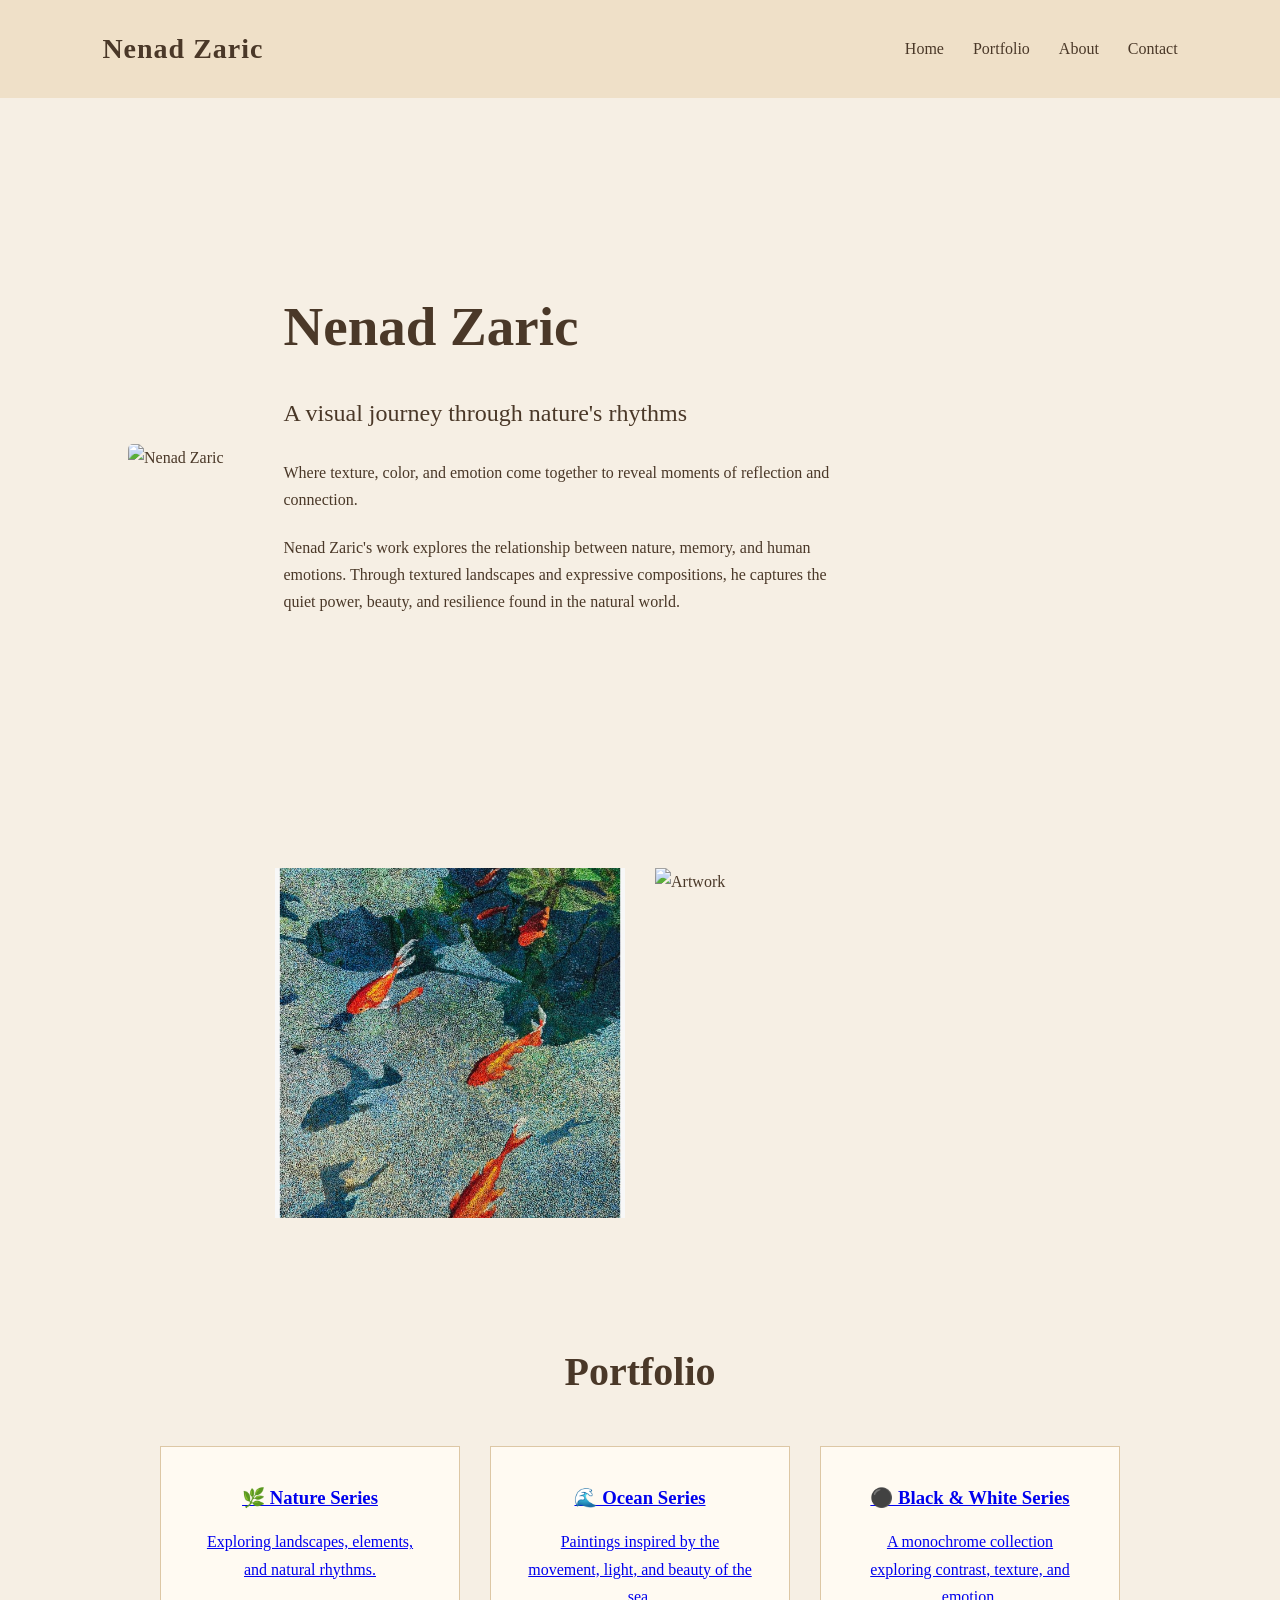
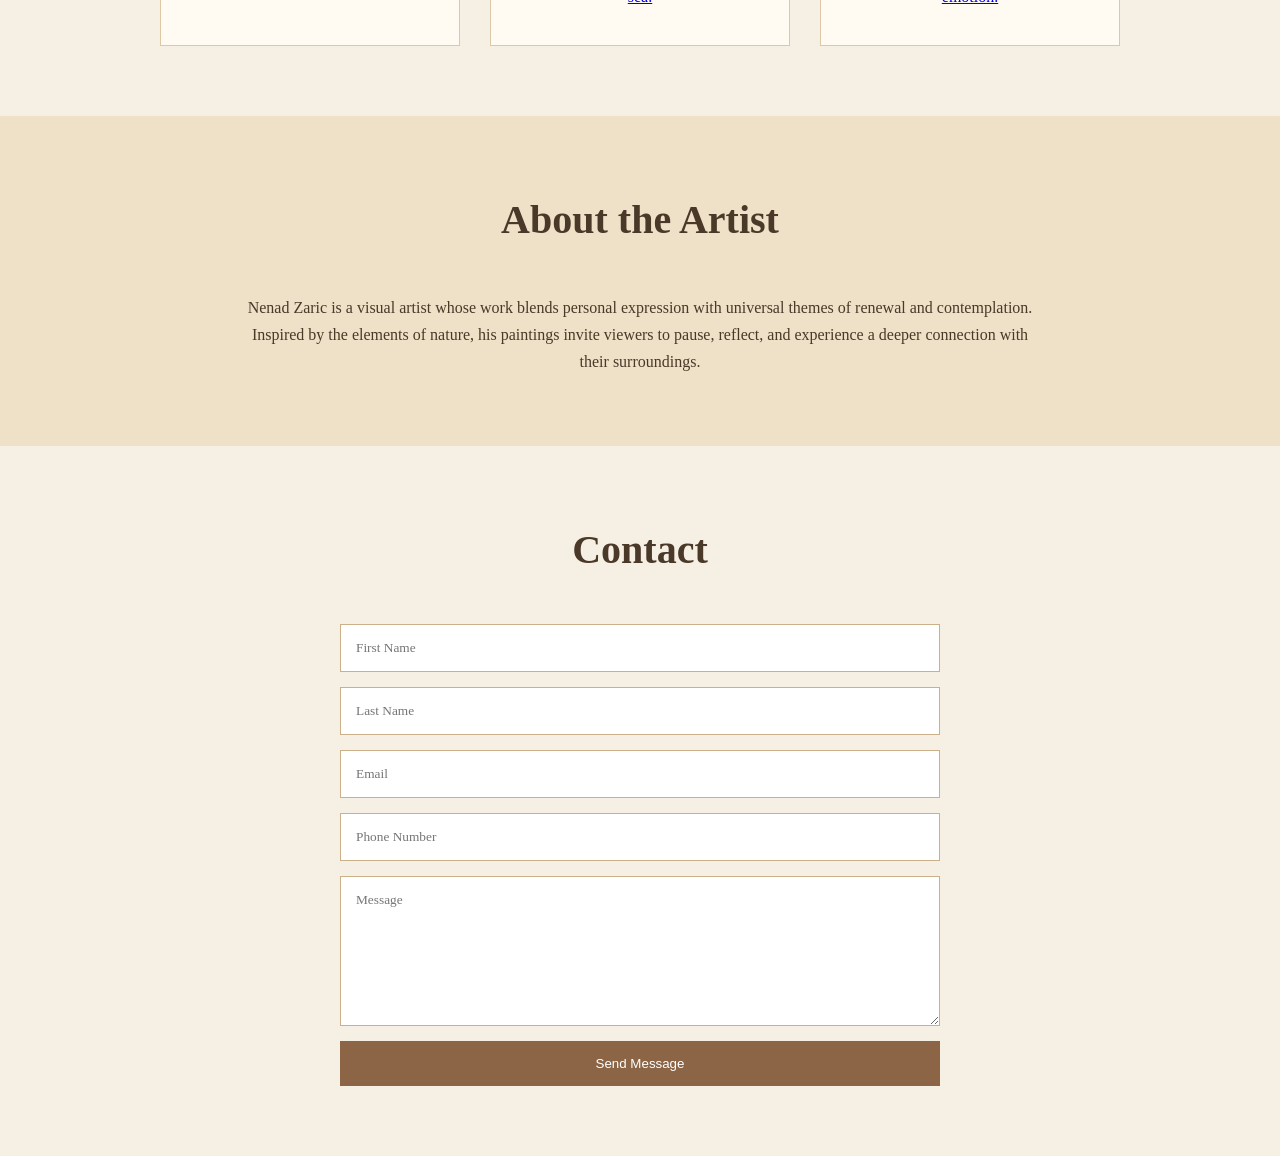
==== index.html @ 905ab552 "Update index.html" ====
<!DOCTYPE html>
<html lang="en">
<head>
    <meta charset="UTF-8">
    <meta name="viewport" content="width=device-width, initial-scale=1.0">
    <title>Nenad Zaric | Artist</title>
    <link rel="stylesheet" href="style.css">
</head>

<body>

<header>
    <nav>
        <h2>Nenad Zaric</h2>
        <div>
            <a href="#home">Home</a>
            <a href="#portfolio">Portfolio</a>
            <a href="#about">About</a>
            <a href="#contact">Contact</a>
        </div>
    </nav>
</header>


<section id="home" class="hero">

    <div class="artist-image">
        <img src="artist.jpg" alt="Nenad Zaric">
    </div>

    <div class="hero-text">
        <h1>Nenad Zaric</h1>
        <h3>A visual journey through nature's rhythms</h3>

        <p>
        Where texture, color, and emotion come together to reveal 
        moments of reflection and connection.
        </p>

        <p>
        Nenad Zaric's work explores the relationship between nature, 
        memory, and human emotions. Through textured landscapes and 
        expressive compositions, he captures the quiet power, beauty, 
        and resilience found in the natural world.
        </p>
    </div>

</section>


<section class="featured">
    <img src="painting1.jpg" alt="Artwork">
    <img src="painting2.jpg" alt="Artwork">
</section>


<section id="portfolio">

<h2>Portfolio</h2>

<div class="projects">

<a href="nature-series.html" class="card">
    <h3>🌿 Nature Series</h3>
    <p>Exploring landscapes, elements, and natural rhythms.</p>
</a>

<a href="ocean-series.html" class="card">
    <h3>🌊 Ocean Series</h3>
    <p>Paintings inspired by the movement, light, and beauty of the sea.</p>
</a>

<a href="black-white-series.html" class="card">
    <h3>⚫ Black & White Series</h3>
    <p>A monochrome collection exploring contrast, texture, and emotion.</p>
</a>

</div>

</section>

<section id="about">

<h2>About the Artist</h2>

<p>
Nenad Zaric is a visual artist whose work blends personal expression 
with universal themes of renewal and contemplation. Inspired by the 
elements of nature, his paintings invite viewers to pause, reflect, 
and experience a deeper connection with their surroundings.
</p>

</section>


<section id="contact">

<h2>Contact</h2>

<form>

<input type="text" placeholder="First Name">

<input type="text" placeholder="Last Name">

<input type="email" placeholder="Email">

<input type="text" placeholder="Phone Number">

<textarea placeholder="Message"></textarea>

<button>Send Message</button>

</form>

</section>


</body>
</html>
---- style.css ----
* {
    margin: 0;
    padding: 0;
    box-sizing: border-box;
}

body {
    font-family: "Georgia", serif;
    background-color: #f6efe4;
    color: #4a3828;
    line-height: 1.7;
}

header {
    background-color: #efe0c8;
    padding: 25px 8%;
}

nav {
    display: flex;
    justify-content: space-between;
    align-items: center;
}

nav h2 {
    font-size: 28px;
    letter-spacing: 1px;
}

nav a {
    text-decoration: none;
    color: #4a3828;
    margin-left: 25px;
    font-size: 16px;
}

nav a:hover {
    color: #9b7653;
}


.hero {
    display: flex;
    align-items: center;
    gap: 60px;
    padding: 80px 10%;
    min-height: 80vh;
}

.artist-image img {
    width: 380px;
    height: 500px;
    object-fit: cover;
    border-radius: 5px;
}

.hero-text {
    max-width: 550px;
}

.hero-text h1 {
    font-size: 55px;
    margin-bottom: 20px;
}

.hero-text h3 {
    font-size: 24px;
    font-weight: normal;
    margin-bottom: 25px;
}

.hero-text p {
    margin-bottom: 20px;
}


.featured {
    display: flex;
    justify-content: center;
    gap: 30px;
    padding: 50px 10%;
}

.featured img {
    width: 350px;
    height: 350px;
    object-fit: cover;
}


section {
    padding: 70px 10%;
}


section h2 {
    text-align: center;
    font-size: 40px;
    margin-bottom: 40px;
}


.projects {
    display: flex;
    gap: 30px;
    justify-content: center;
}


.card {
    background-color: #fffaf2;
    padding: 35px;
    width: 300px;
    text-align: center;
    border: 1px solid #ddc7a5;
}


.card h3 {
    margin-bottom: 15px;
}


#about {
    background-color: #efe0c8;
}


#about p {
    max-width: 800px;
    margin: auto;
    text-align: center;
}


form {
    max-width: 600px;
    margin: auto;
    display: flex;
    flex-direction: column;
    gap: 15px;
}


input, textarea {
    padding: 15px;
    border: 1px solid #cbb08a;
    font-family: inherit;
}


textarea {
    height: 150px;
}


button {
    background-color: #8b6545;
    color: white;
    padding: 15px;
    border: none;
    cursor: pointer;
}


button:hover {
    background-color: #6e4d34;
}


@media (max-width: 900px) {

    .hero {
        flex-direction: column;
        text-align: center;
    }

    nav {
        flex-direction: column;
        gap: 20px;
    }

    .projects,
    .featured {
        flex-direction: column;
        align-items: center;
    }

    .artist-image img {
        width: 90%;
    }
}
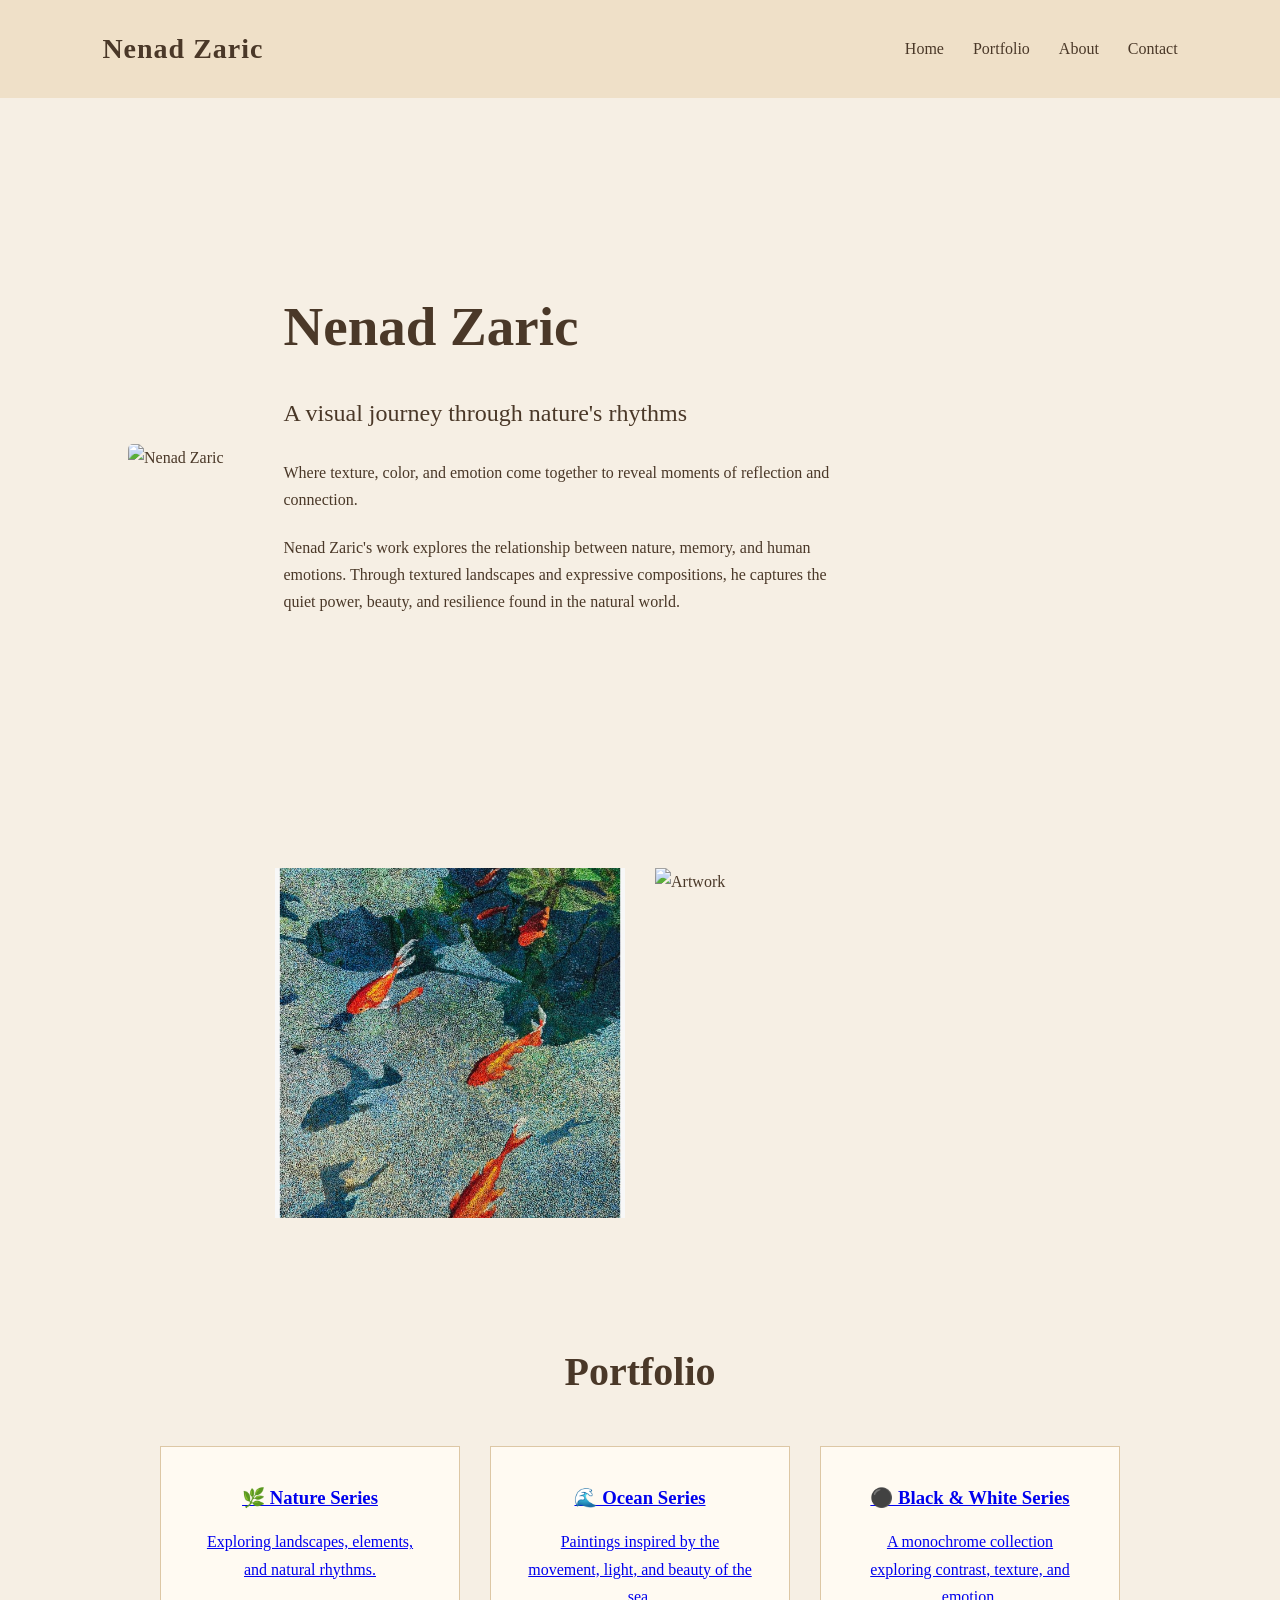
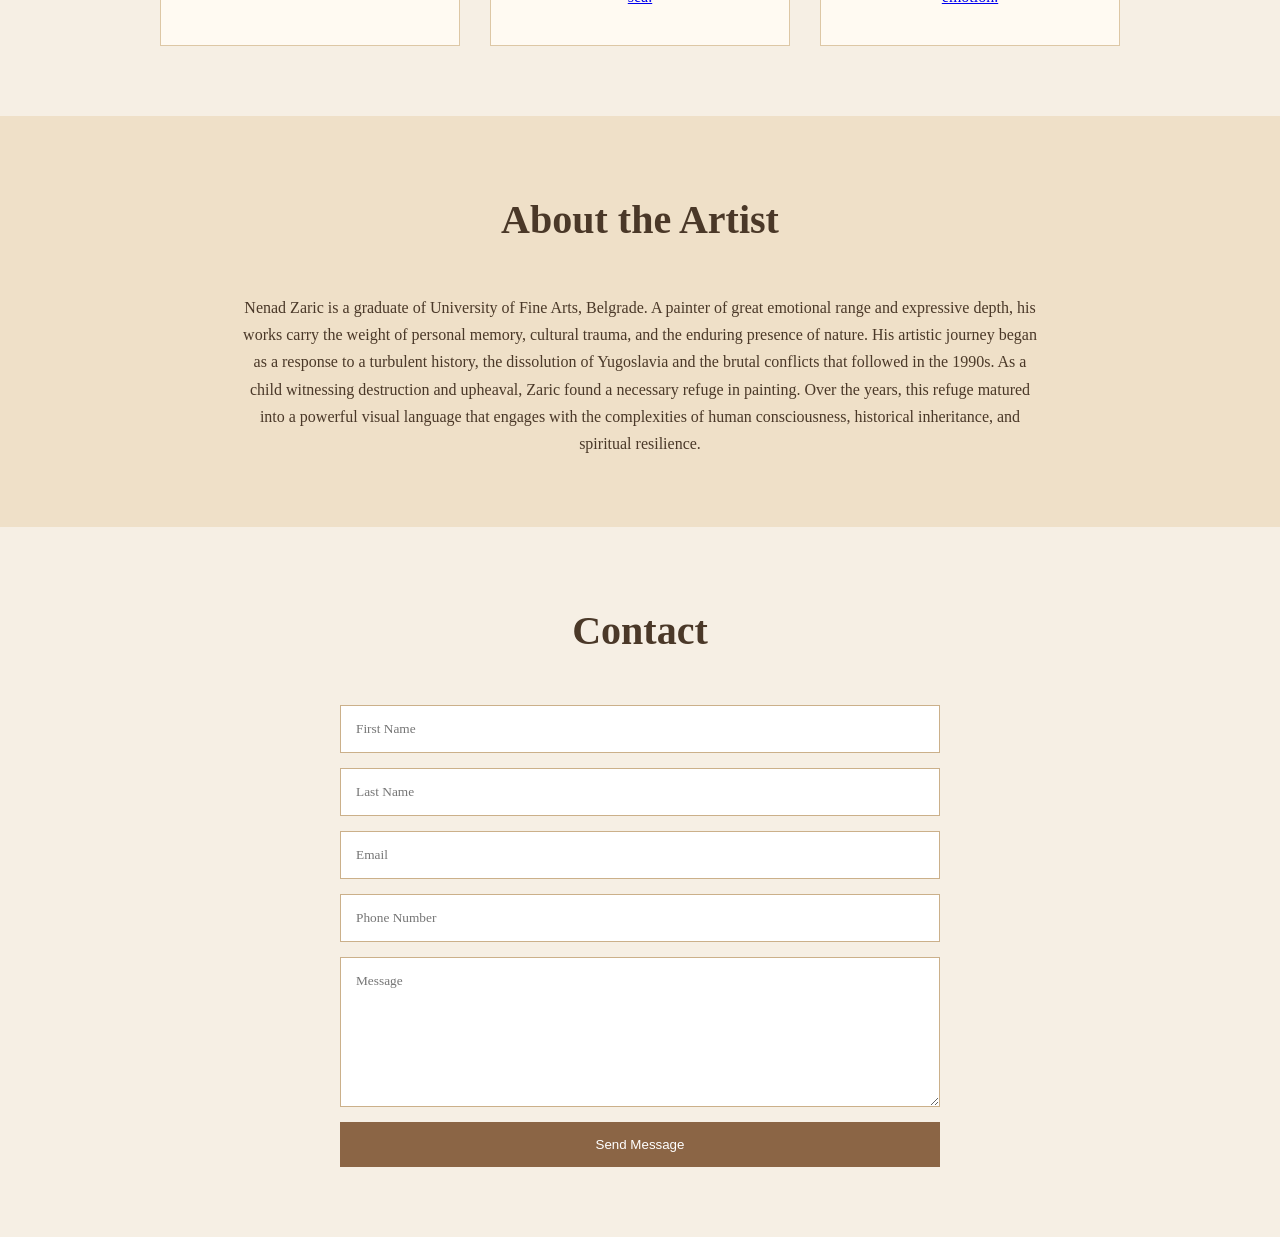
==== commit 6228f35b: "Update index.html" ====
--- a/index.html
+++ b/index.html
@@ -84,10 +84,7 @@
 <h2>About the Artist</h2>
 
 <p>
-Nenad Zaric is a visual artist whose work blends personal expression 
-with universal themes of renewal and contemplation. Inspired by the 
-elements of nature, his paintings invite viewers to pause, reflect, 
-and experience a deeper connection with their surroundings.
+Nenad Zaric is a graduate of University of Fine Arts, Belgrade. A painter of great emotional range and expressive depth, his works carry the weight of personal memory, cultural trauma, and the enduring presence of nature. His artistic journey began as a response to a turbulent history, the dissolution of Yugoslavia and the brutal conflicts that followed in the 1990s. As a child witnessing destruction and upheaval, Zaric found a necessary refuge in painting. Over the years, this refuge matured into a powerful visual language that engages with the complexities of human consciousness, historical inheritance, and spiritual resilience.
 </p>
 
 </section>
@@ -97,19 +94,20 @@
 
 <h2>Contact</h2>
 
-<form>
+<form action="https://formspree.io/f/xkodovlo" method="POST">
+<form action="YOUR_FORM_URL" method="POST">
 
-<input type="text" placeholder="First Name">
+<input type="text" name="first_name" placeholder="First Name" required>
 
-<input type="text" placeholder="Last Name">
+<input type="text" name="last_name" placeholder="Last Name" required>
 
-<input type="email" placeholder="Email">
+<input type="email" name="email" placeholder="Email" required>
 
-<input type="text" placeholder="Phone Number">
+<input type="text" name="phone" placeholder="Phone Number">
 
-<textarea placeholder="Message"></textarea>
+<textarea name="message" placeholder="Message" required></textarea>
 
-<button>Send Message</button>
+<button type="submit">Send Message</button>
 
 </form>
 
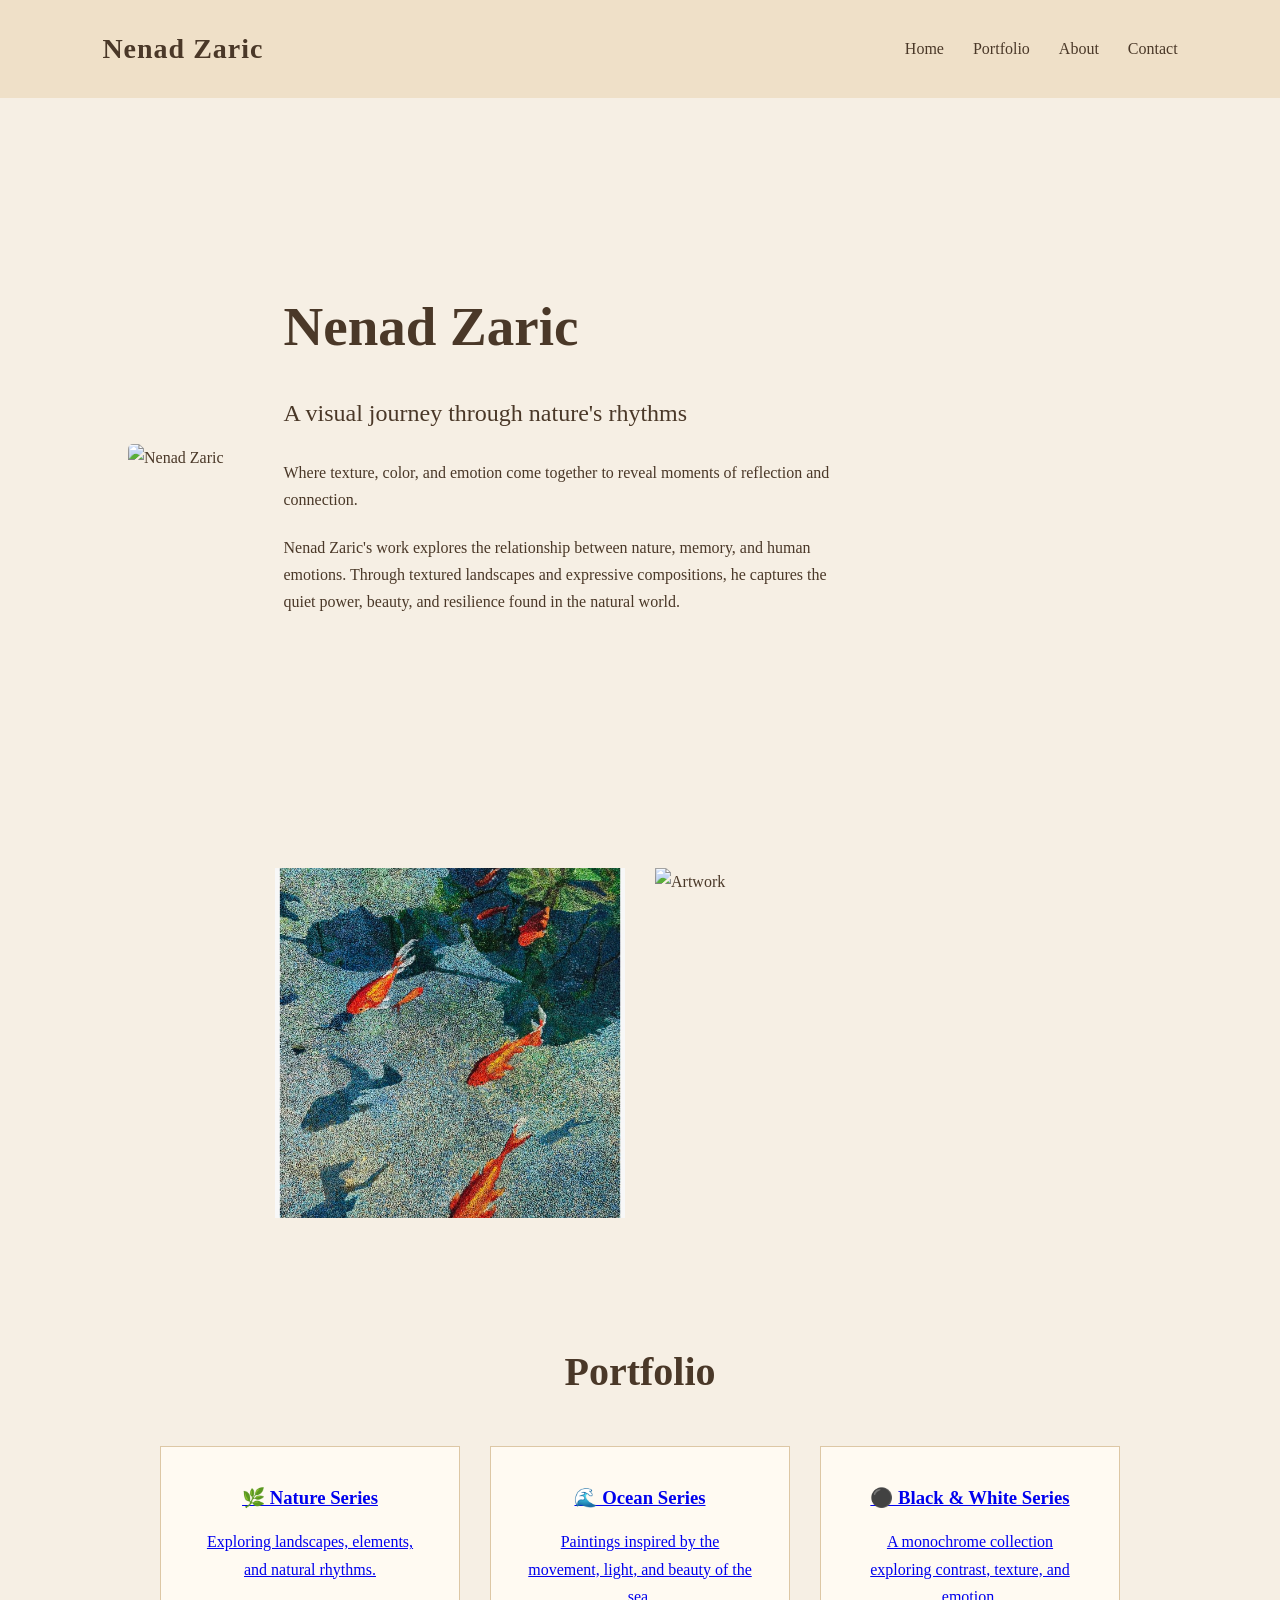
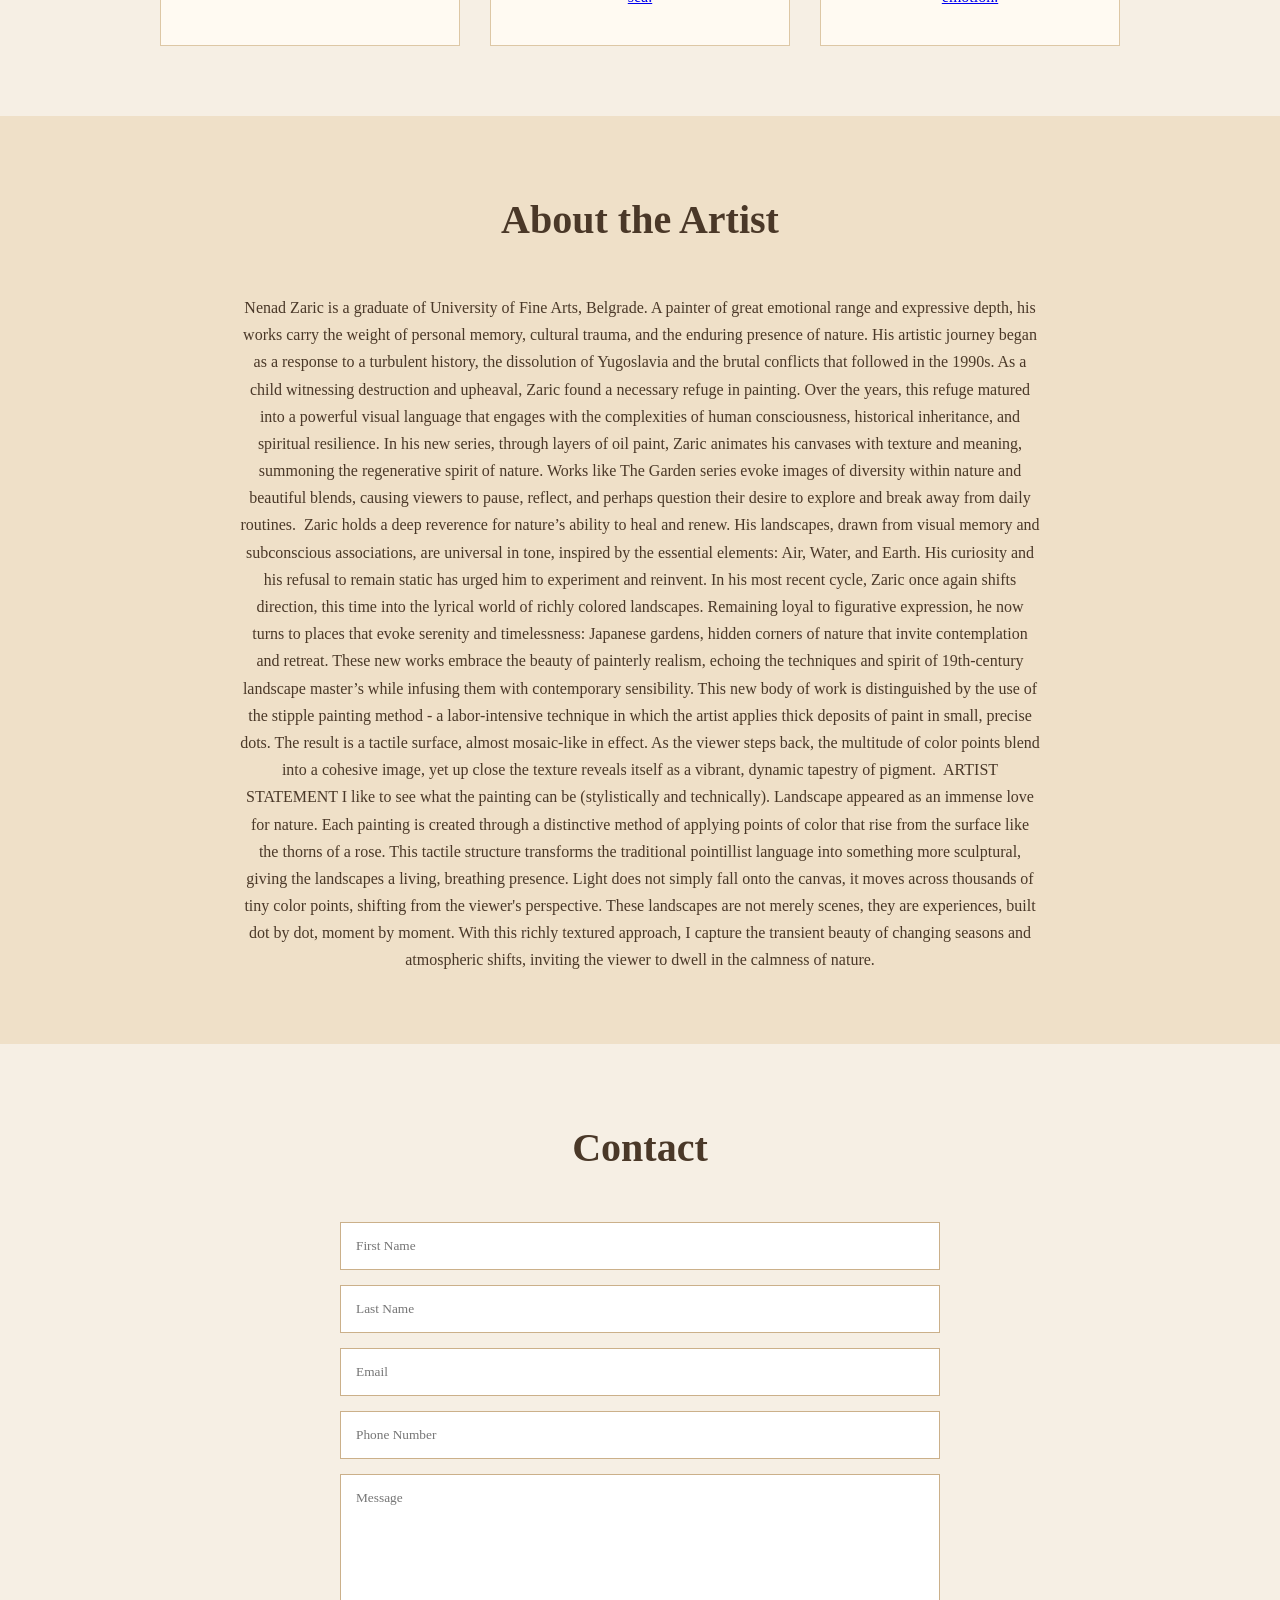
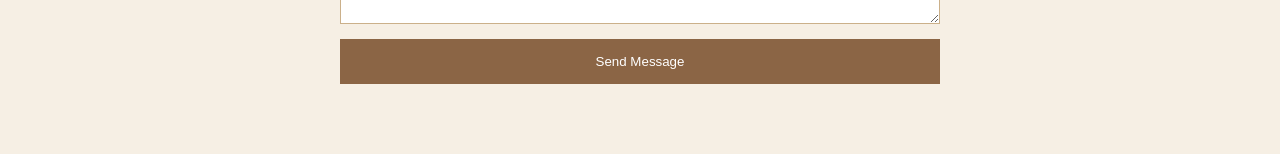
==== commit 7079b973: "Update index.html" ====
--- a/index.html
+++ b/index.html
@@ -85,6 +85,30 @@
 
 <p>
 Nenad Zaric is a graduate of University of Fine Arts, Belgrade. A painter of great emotional range and expressive depth, his works carry the weight of personal memory, cultural trauma, and the enduring presence of nature. His artistic journey began as a response to a turbulent history, the dissolution of Yugoslavia and the brutal conflicts that followed in the 1990s. As a child witnessing destruction and upheaval, Zaric found a necessary refuge in painting. Over the years, this refuge matured into a powerful visual language that engages with the complexities of human consciousness, historical inheritance, and spiritual resilience.
+
+
+
+In his new series, through layers of oil paint, Zaric animates his canvases with texture and meaning, summoning the regenerative spirit of nature. Works like The Garden series evoke images of diversity within nature and beautiful blends, causing viewers to pause, reflect, and perhaps question their desire to explore and break away from daily routines. 
+
+
+
+Zaric holds a deep reverence for nature’s ability to heal and renew. His landscapes, drawn from visual memory and subconscious associations, are universal in tone, inspired by the essential elements: Air, Water, and Earth.
+
+
+
+His curiosity and his refusal to remain static has urged him to experiment and reinvent. In his most recent cycle, Zaric once again shifts direction, this time into the lyrical world of richly colored landscapes. Remaining loyal to figurative expression, he now turns to places that evoke serenity and timelessness: Japanese gardens, hidden corners of nature that invite contemplation and retreat. These new works embrace the beauty of painterly realism, echoing the techniques and spirit of 19th-century landscape master’s while infusing them with contemporary sensibility.
+
+
+
+This new body of work is distinguished by the use of the stipple painting method - a labor-intensive technique in which the artist applies thick deposits of paint in small, precise dots. The result is a tactile surface, almost mosaic-like in effect. As the viewer steps back, the multitude of color points blend into a cohesive image, yet up close the texture reveals itself as a vibrant, dynamic tapestry of pigment. 
+
+
+
+ARTIST STATEMENT
+
+
+
+I like to see what the painting can be (stylistically and technically). Landscape appeared as an immense love for nature. Each painting is created through a distinctive method of applying points of color that rise from the surface like the thorns of a rose. This tactile structure transforms the traditional pointillist language into something more sculptural, giving the landscapes a living, breathing presence. Light does not simply fall onto the canvas, it moves across thousands of tiny color points, shifting from the viewer's perspective. These landscapes are not merely scenes, they are experiences, built dot by dot, moment by moment. With this richly textured approach, I capture the transient beauty of changing seasons and atmospheric shifts, inviting the viewer to dwell in the calmness of nature.
 </p>
 
 </section>
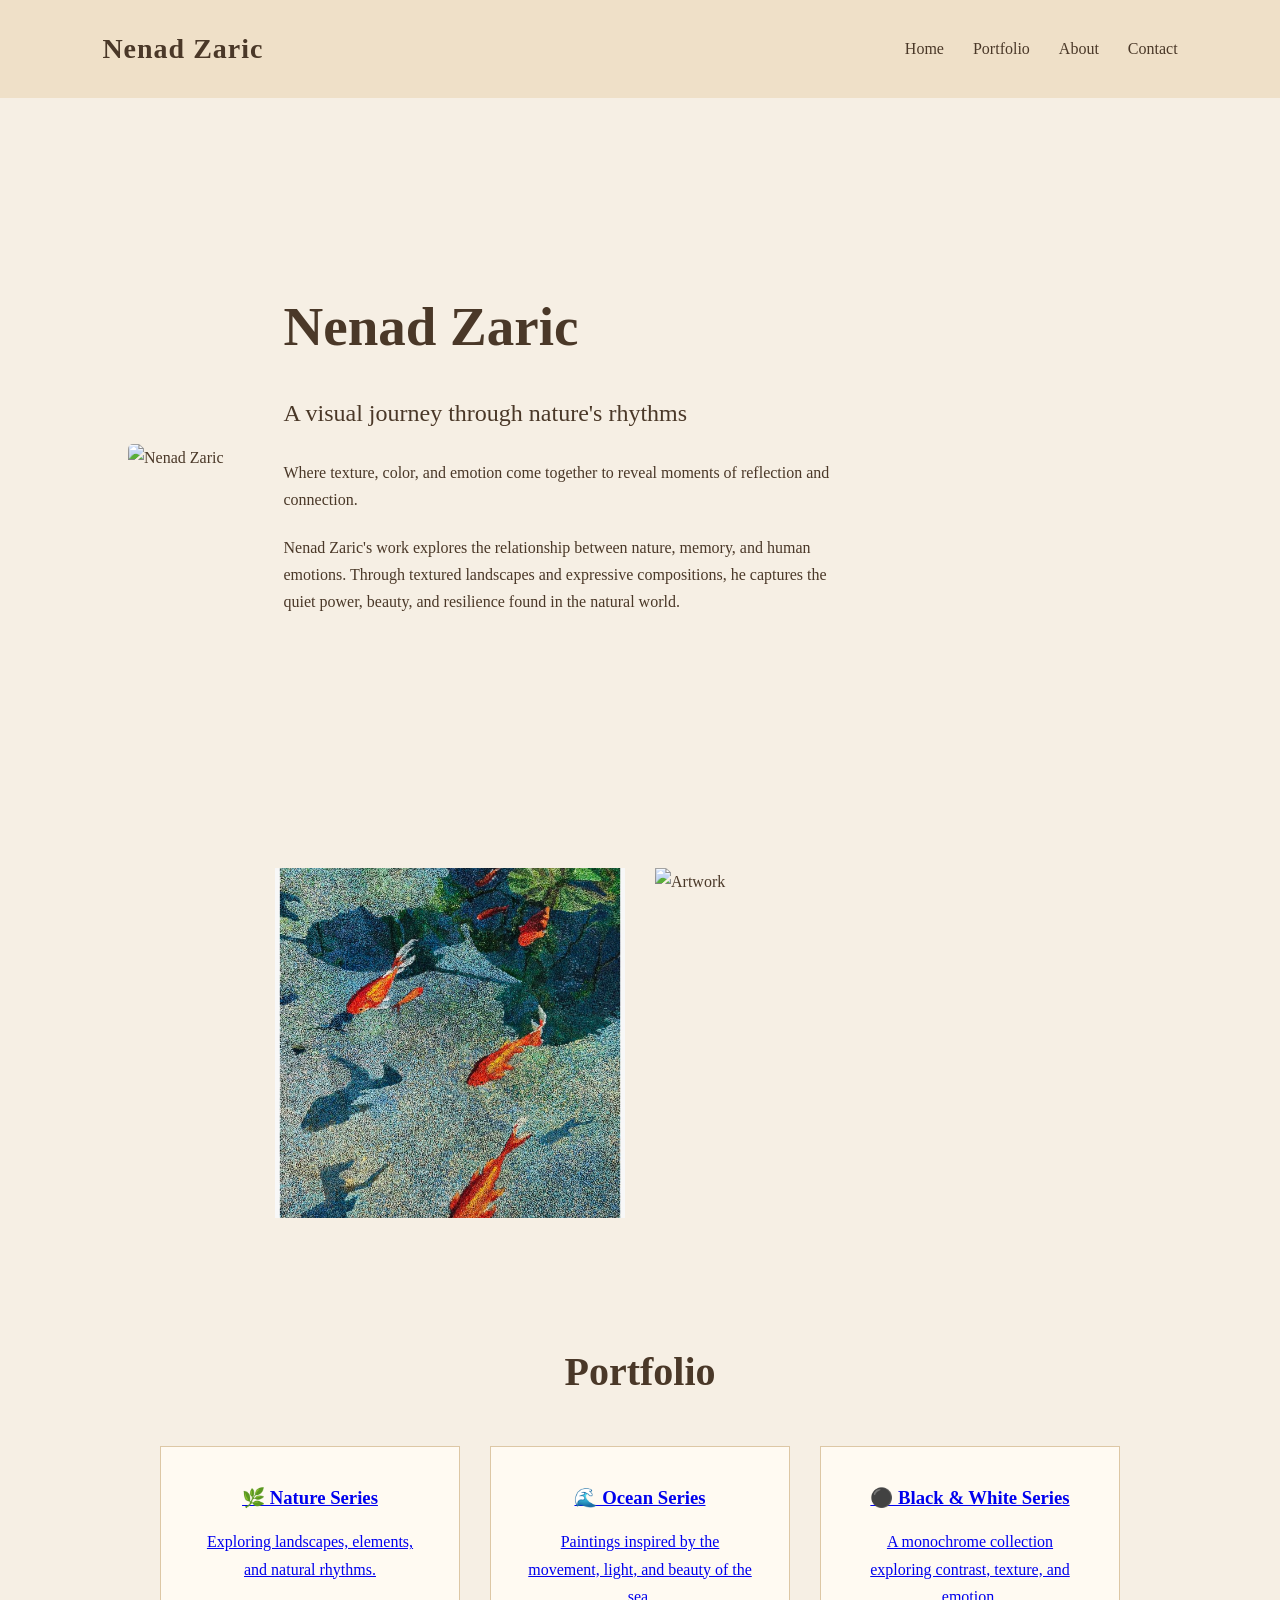
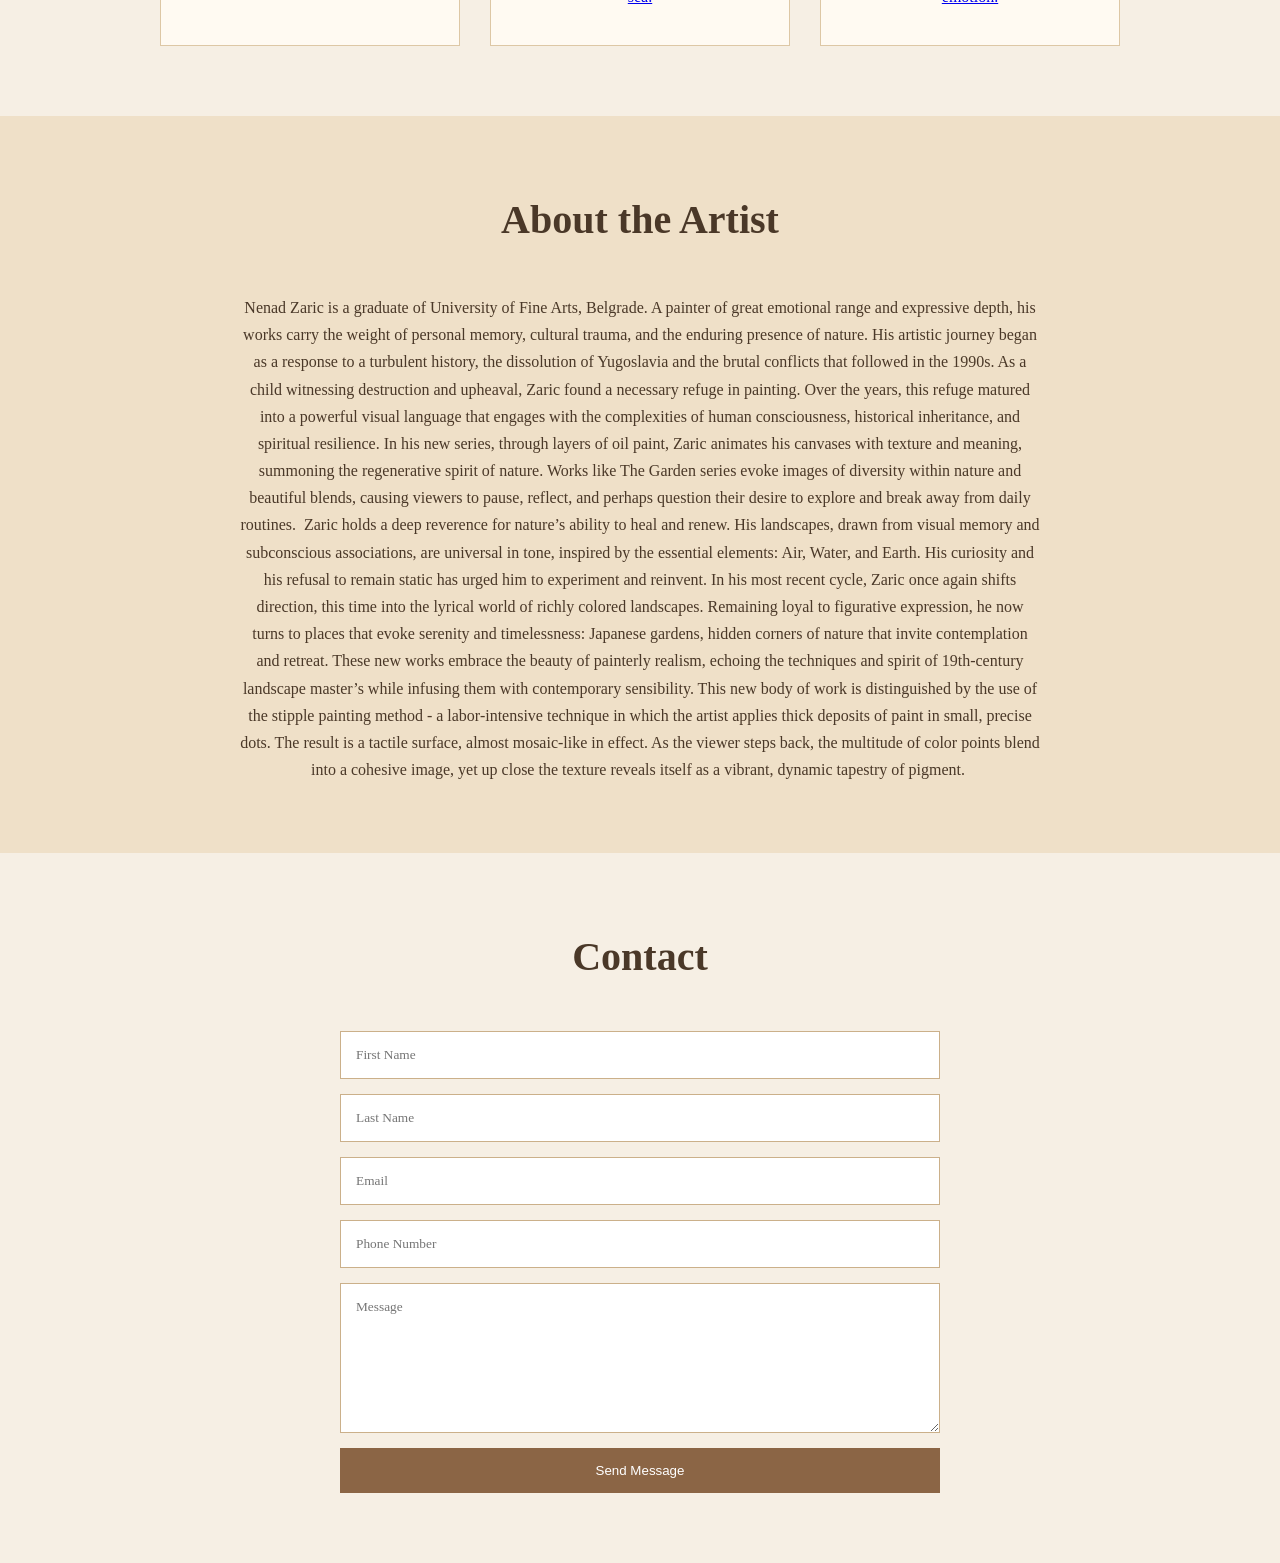
==== commit ffb8c451: "Update index.html" ====
--- a/index.html
+++ b/index.html
@@ -87,28 +87,16 @@
 Nenad Zaric is a graduate of University of Fine Arts, Belgrade. A painter of great emotional range and expressive depth, his works carry the weight of personal memory, cultural trauma, and the enduring presence of nature. His artistic journey began as a response to a turbulent history, the dissolution of Yugoslavia and the brutal conflicts that followed in the 1990s. As a child witnessing destruction and upheaval, Zaric found a necessary refuge in painting. Over the years, this refuge matured into a powerful visual language that engages with the complexities of human consciousness, historical inheritance, and spiritual resilience.
 
 
-
 In his new series, through layers of oil paint, Zaric animates his canvases with texture and meaning, summoning the regenerative spirit of nature. Works like The Garden series evoke images of diversity within nature and beautiful blends, causing viewers to pause, reflect, and perhaps question their desire to explore and break away from daily routines. 
-
 
 
 Zaric holds a deep reverence for nature’s ability to heal and renew. His landscapes, drawn from visual memory and subconscious associations, are universal in tone, inspired by the essential elements: Air, Water, and Earth.
 
 
-
 His curiosity and his refusal to remain static has urged him to experiment and reinvent. In his most recent cycle, Zaric once again shifts direction, this time into the lyrical world of richly colored landscapes. Remaining loyal to figurative expression, he now turns to places that evoke serenity and timelessness: Japanese gardens, hidden corners of nature that invite contemplation and retreat. These new works embrace the beauty of painterly realism, echoing the techniques and spirit of 19th-century landscape master’s while infusing them with contemporary sensibility.
-
-
-
 This new body of work is distinguished by the use of the stipple painting method - a labor-intensive technique in which the artist applies thick deposits of paint in small, precise dots. The result is a tactile surface, almost mosaic-like in effect. As the viewer steps back, the multitude of color points blend into a cohesive image, yet up close the texture reveals itself as a vibrant, dynamic tapestry of pigment. 
 
 
-
-ARTIST STATEMENT
-
-
-
-I like to see what the painting can be (stylistically and technically). Landscape appeared as an immense love for nature. Each painting is created through a distinctive method of applying points of color that rise from the surface like the thorns of a rose. This tactile structure transforms the traditional pointillist language into something more sculptural, giving the landscapes a living, breathing presence. Light does not simply fall onto the canvas, it moves across thousands of tiny color points, shifting from the viewer's perspective. These landscapes are not merely scenes, they are experiences, built dot by dot, moment by moment. With this richly textured approach, I capture the transient beauty of changing seasons and atmospheric shifts, inviting the viewer to dwell in the calmness of nature.
 </p>
 
 </section>
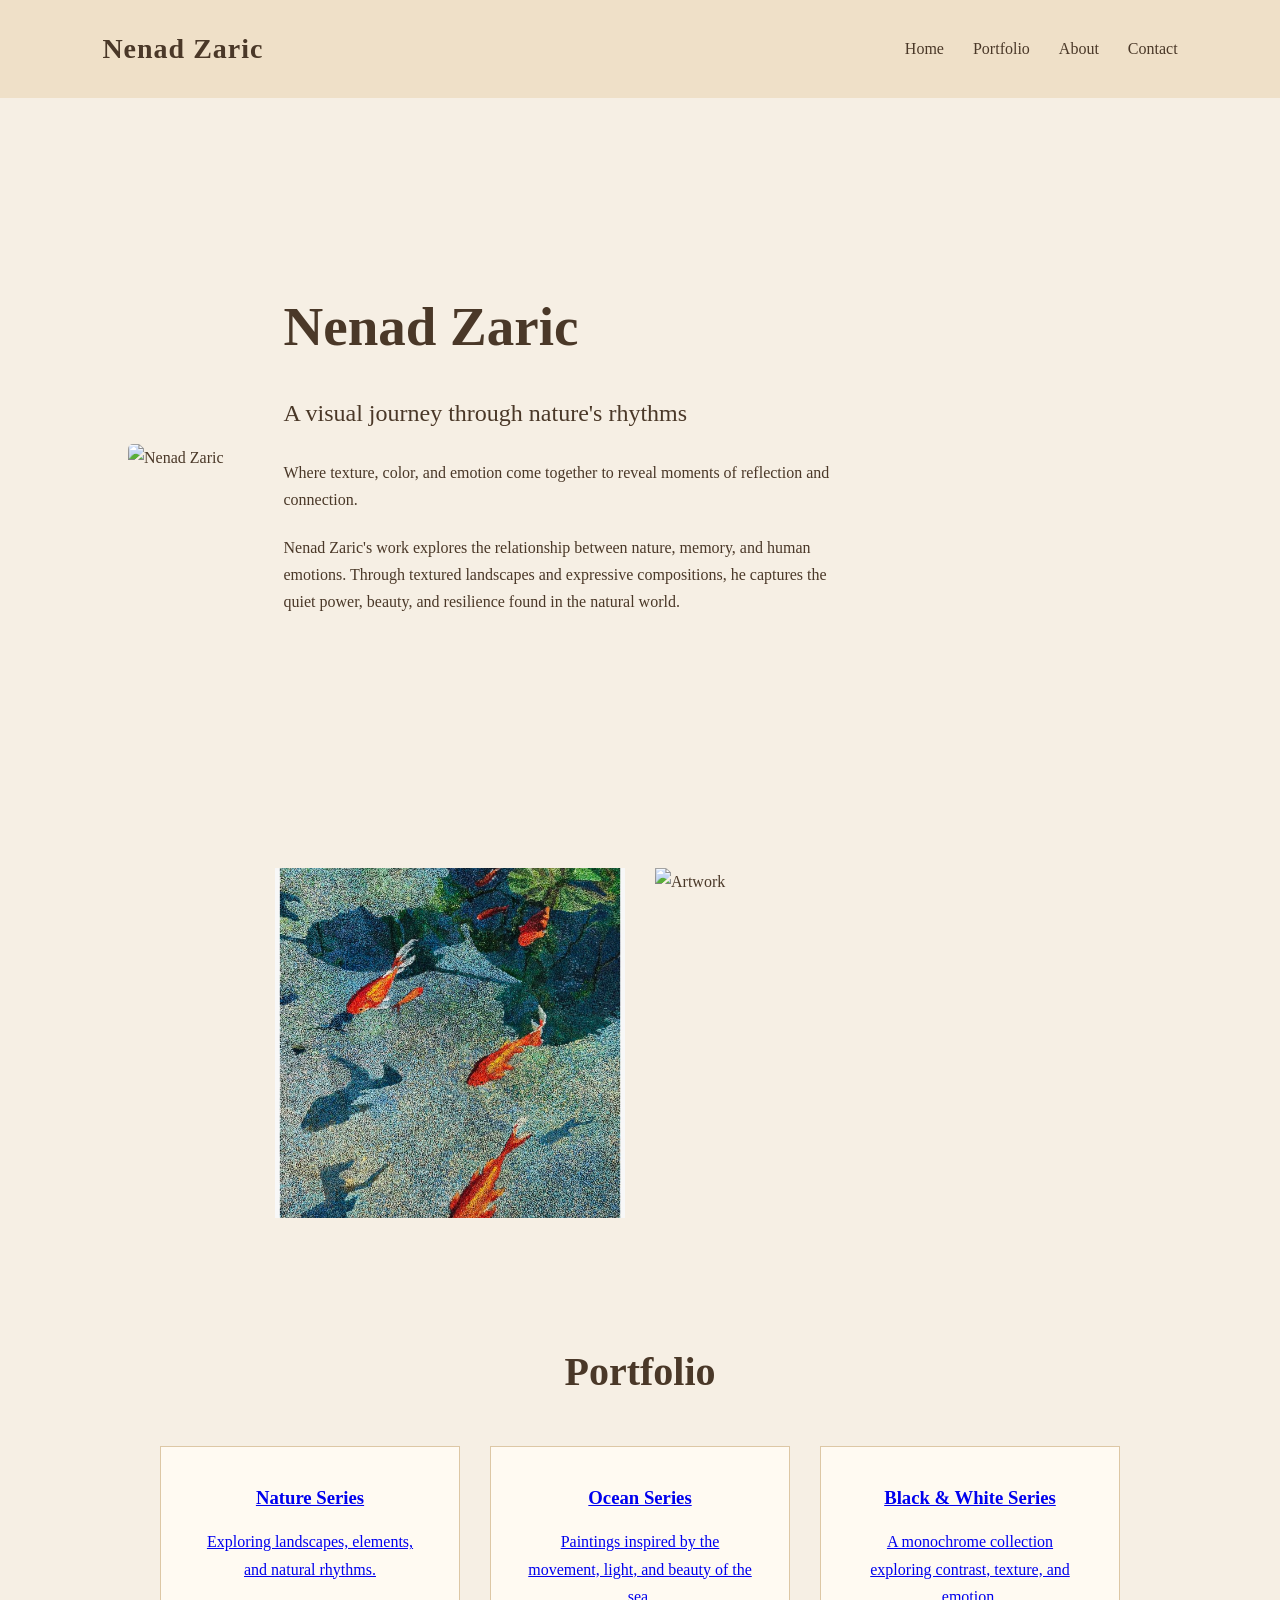
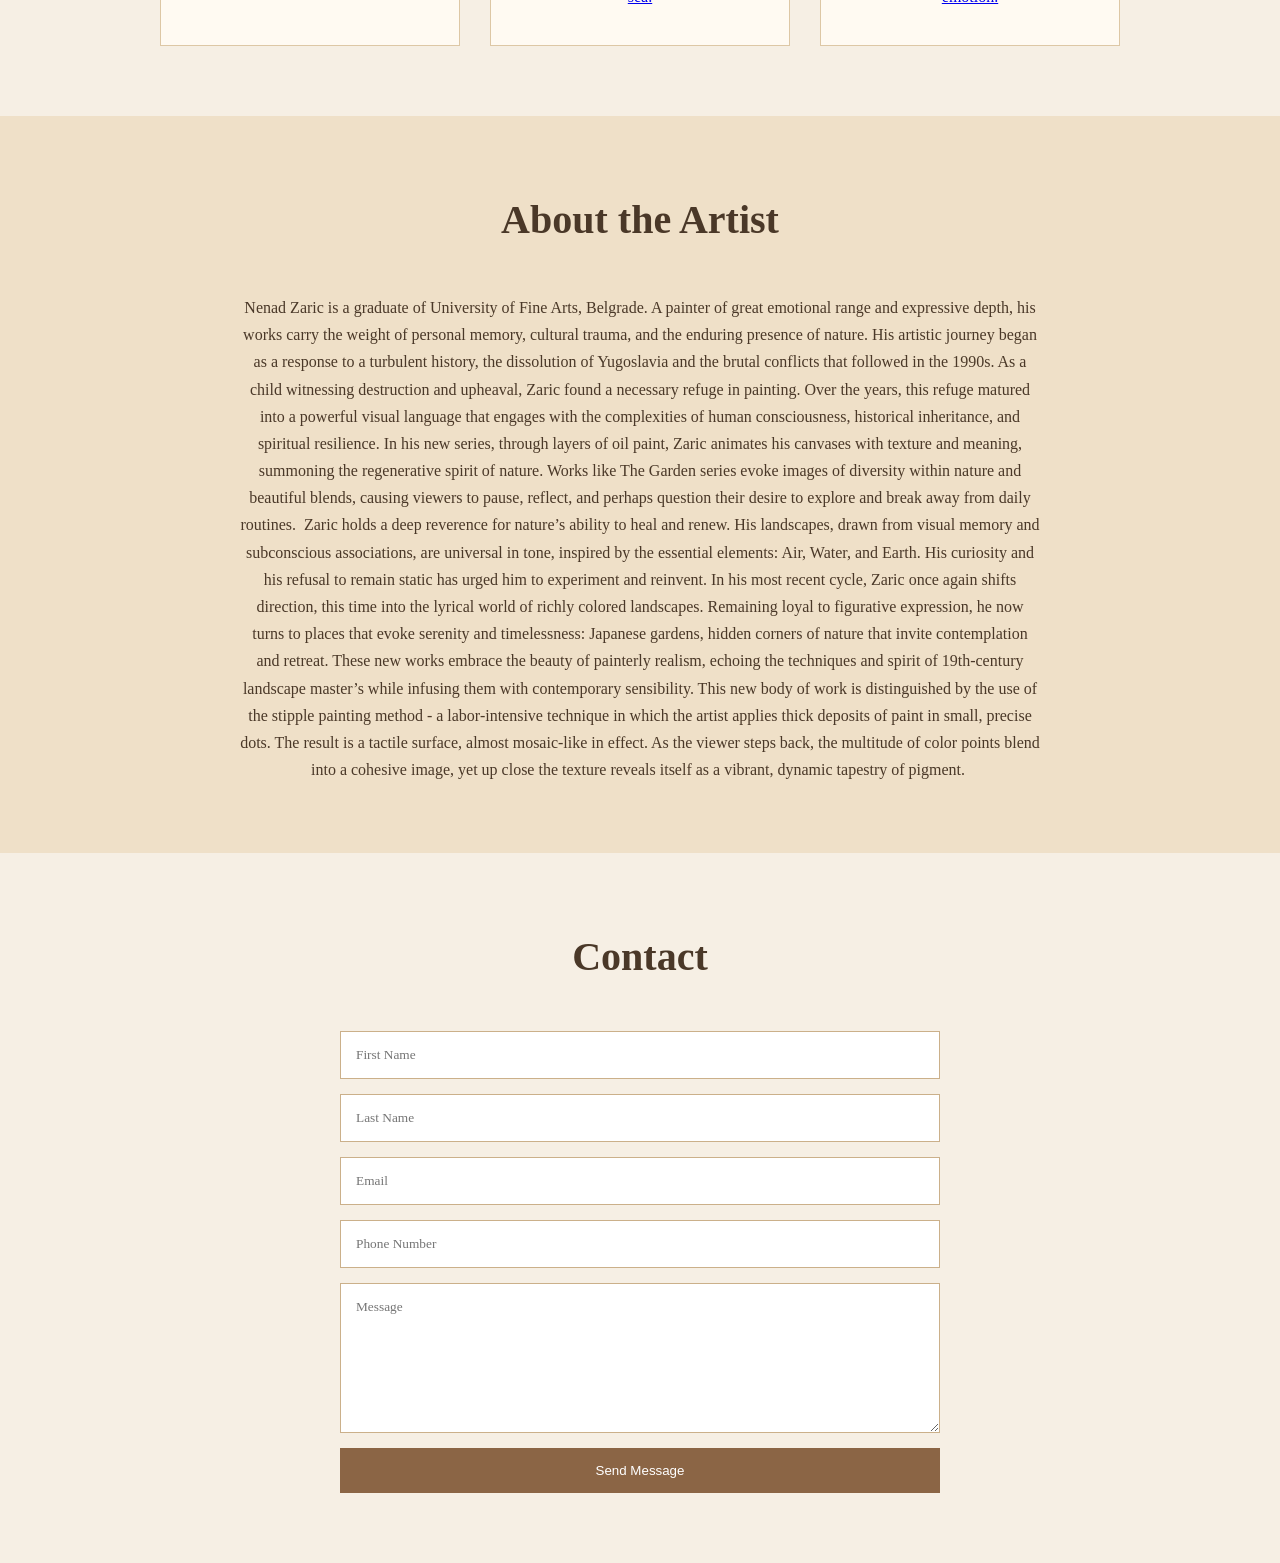
==== commit e67c69b8: "Update index.html" ====
--- a/index.html
+++ b/index.html
@@ -61,17 +61,17 @@
 <div class="projects">
 
 <a href="nature-series.html" class="card">
-    <h3>🌿 Nature Series</h3>
+    <h3> Nature Series</h3>
     <p>Exploring landscapes, elements, and natural rhythms.</p>
 </a>
 
 <a href="ocean-series.html" class="card">
-    <h3>🌊 Ocean Series</h3>
+    <h3> Ocean Series</h3>
     <p>Paintings inspired by the movement, light, and beauty of the sea.</p>
 </a>
 
 <a href="black-white-series.html" class="card">
-    <h3>⚫ Black & White Series</h3>
+    <h3> Black & White Series</h3>
     <p>A monochrome collection exploring contrast, texture, and emotion.</p>
 </a>
 
--- a/style.css
+++ b/style.css
@@ -167,8 +167,21 @@
     background-color: #6e4d34;
 }
 
-
-@media (max-width: 900px) {
+.gallery {
+    display: flex;
+    flex-wrap: wrap;
+    justify-content: center;
+    gap: 20px;
+}
+
+.gallery img {
+    width: 250px;
+    height: auto;
+    max-width: 100%;
+    border-radius: 5px;
+}
+
+@media (max-width: 768px) {
 
     .hero {
         flex-direction: column;
@@ -190,3 +203,4 @@
         width: 90%;
     }
 }
+}
